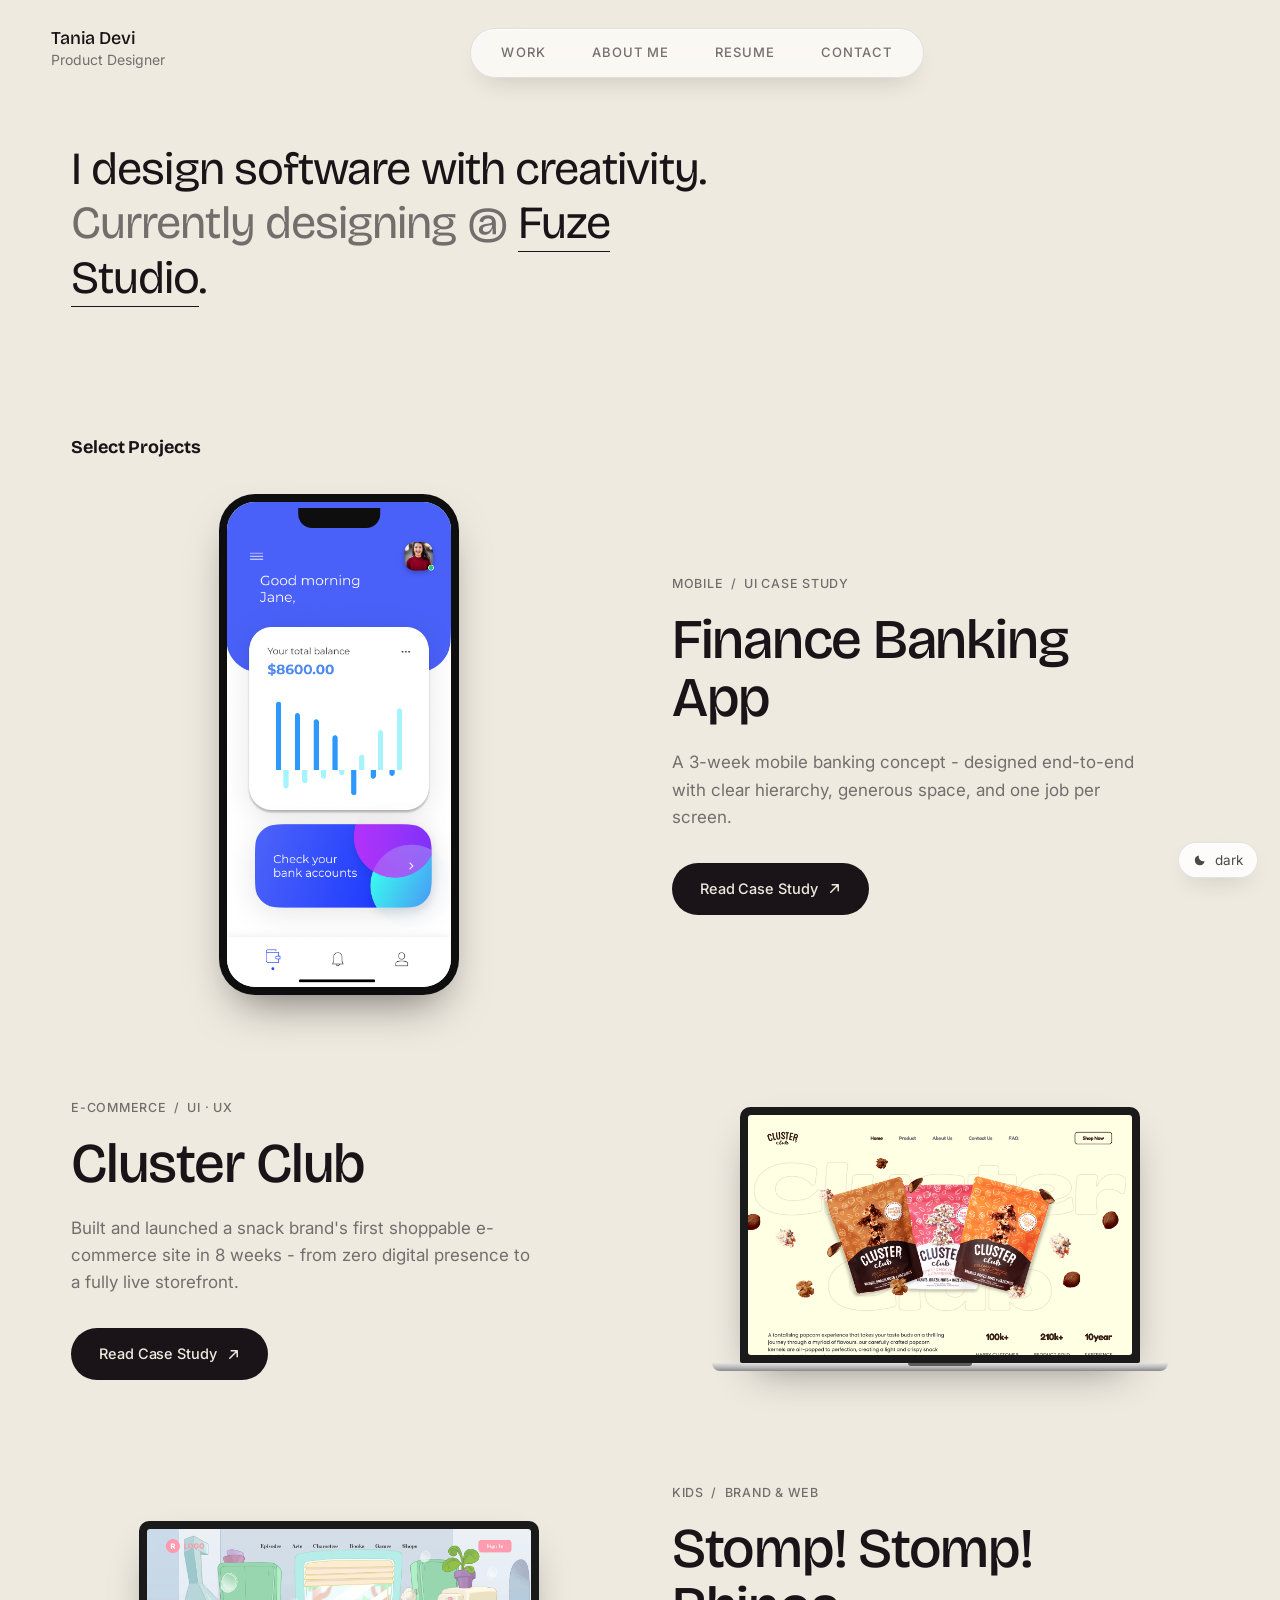
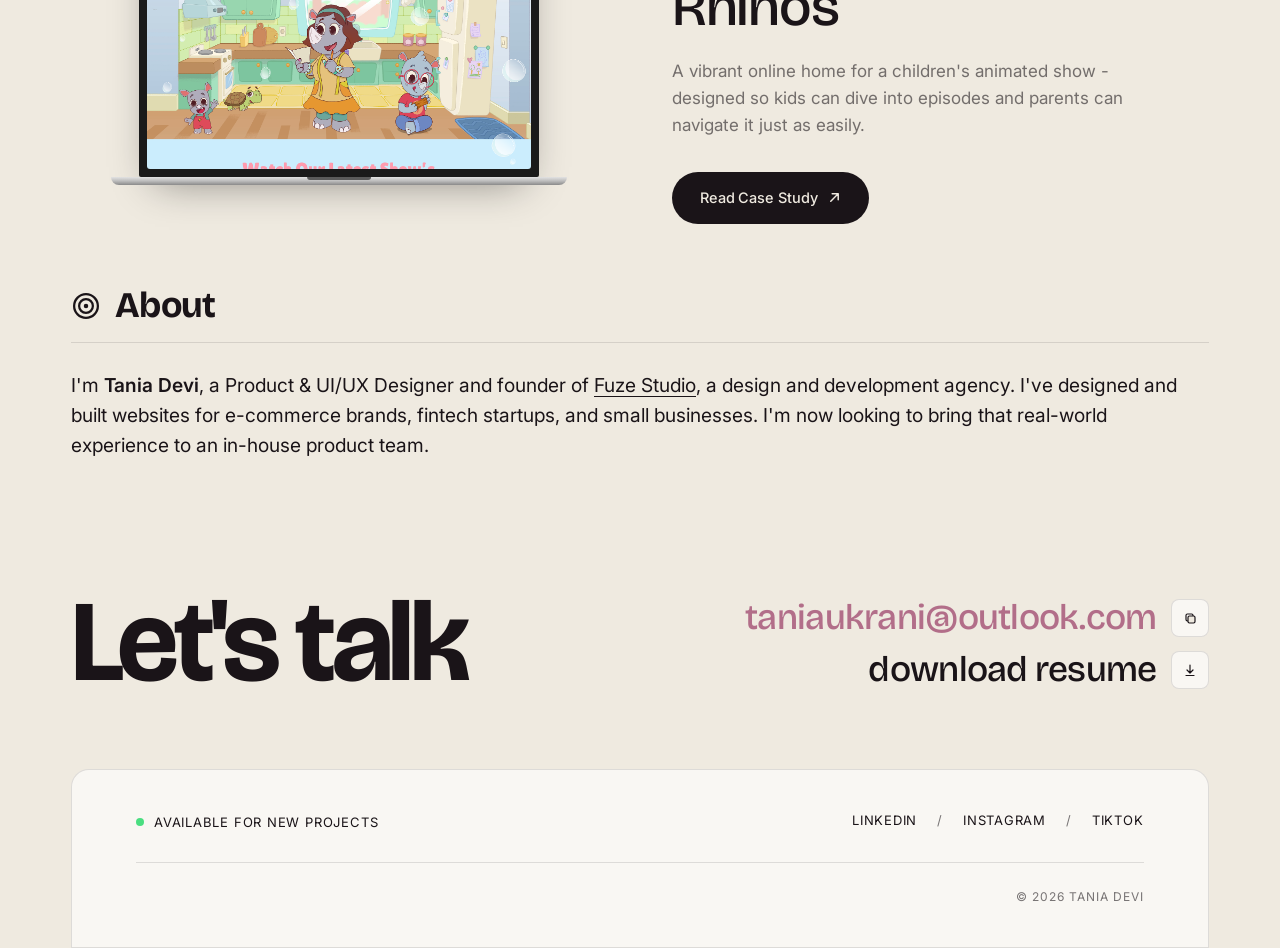
==== project/Portfolio Simple.html @ d92ab853 "Round Contact CTA corners slightly more" ====
<!doctype html>
<html lang="en">
<head>
<meta charset="utf-8" />
<meta name="viewport" content="width=device-width,initial-scale=1" />
<title>Tania Devi - Product Designer</title>
<meta name="description" content="A personal portfolio. Selected work and contact." />

<link rel="preconnect" href="https://fonts.googleapis.com" />
<link rel="preconnect" href="https://fonts.gstatic.com" crossorigin />
<link href="https://fonts.googleapis.com/css2?family=Bricolage+Grotesque:opsz,wght@12..96,300;12..96,400;12..96,500;12..96,600&family=Inter:wght@300;400;500&family=JetBrains+Mono:wght@400&display=swap" rel="stylesheet" />

<style>
  :root{
    --bg:#0E2625;        /* deep teal */
    --ink:#EFEAE0;
    --mute:rgba(239,234,224,.58);
    --line:rgba(239,234,224,.14);
    --line-soft:rgba(239,234,224,.07);
    --highlight:#B26E89;
    --surface:rgba(255,255,255,.06);
    /* project card palette */
    --c1:#5B5FA1;  /* indigo */
    --c2:#2D7960;  /* teal-green */
    --c3:#4A82A8;  /* steel blue */
    --c4:#8A5A77;  /* plum */
    --c5:#C9824B;  /* terracotta */
    --c6:#7E8A6A;  /* sage */
    --c7:#7B3F1A;  /* cluster brown */
    --c-ink:#FBF6EE;
    --display:'Bricolage Grotesque','Inter',ui-sans-serif,sans-serif;
    --body:'Inter',ui-sans-serif,sans-serif;
    --mono:'JetBrains Mono',ui-monospace,Menlo,monospace;
  }
  html[data-theme="light"]{
    --bg:#EFEAE0;
    --ink:#1A1418;
    --mute:rgba(26,20,24,.58);
    --line:rgba(26,20,24,.12);
    --line-soft:rgba(26,20,24,.06);
    --surface:rgba(255,255,255,.6);
  }
  *,*::before,*::after{box-sizing:border-box}
  html,body{margin:0;padding:0;color:var(--ink);
    font-family:var(--body);font-size:17px;line-height:1.65;
    -webkit-font-smoothing:antialiased;-moz-osx-font-smoothing:grayscale;
    text-rendering:optimizeLegibility;
    transition:color .35s ease;}
  body{
    min-height:100vh;background:var(--bg);
    transition:background .35s ease;
  }
  html{scroll-behavior:smooth}
  ::selection{background:var(--ink);color:var(--bg)}

  .col{max-width:1240px;margin:0 auto;padding:0 clamp(20px,4vw,56px)}

  section.break{
    margin-left:0;margin-right:0;
    width:auto;max-width:none;
    position:static;left:auto;transform:none;
  }

  /* ── About block */
  .about-block{padding:64px 0}
  .about-head{display:flex;align-items:center;gap:14px;margin-bottom:18px}
  .about-icon{width:30px;height:30px;color:var(--ink);flex-shrink:0}
  .about-title{font-family:var(--display);font-weight:700;
    font-size:clamp(28px,3.4vw,36px);letter-spacing:-.02em;line-height:1;
    margin:0;color:var(--ink)}
  .about-rule{height:1px;background:var(--line);margin:0 0 28px}
  .about-body{margin:0;font-size:clamp(17px,1.5vw,20px);line-height:1.55;
    color:var(--ink);max-width:none;font-weight:400}
  .about-body b{font-weight:600;color:var(--ink)}
  .about-body .u{color:inherit;text-decoration:underline;
    text-underline-offset:4px;text-decoration-thickness:1px;
    transition:opacity .2s}
  .about-body .u:hover{opacity:.7}
  @media (max-width:560px){
    .about-block{padding:48px 0}
    .about-icon{width:24px;height:24px}
  }

  /* ── header */
  header.top{padding:28px clamp(20px,4vw,56px) 0}
  .head{display:flex;justify-content:space-between;align-items:flex-start;
    gap:24px;flex-wrap:wrap;max-width:1240px;margin:0 auto}
  .head-left{display:flex;align-items:center;gap:14px;min-width:0}
  .head-id{display:flex;flex-direction:column;line-height:1.2;min-width:0}
  .head-id .nm{font-family:var(--display);font-weight:500;font-size:18px;
    letter-spacing:-.01em;color:var(--ink);text-decoration:none;
    white-space:nowrap;overflow:hidden;text-overflow:ellipsis}
  .head-id .rl{font-family:var(--body);font-size:14px;color:var(--mute);
    margin-top:2px}
  .head-center{display:flex;justify-content:center;flex:1}
  .head-right{display:flex;justify-content:flex-end}
  @media (max-width:900px){
    .head{flex-wrap:wrap}
    .head-center{order:3;flex-basis:100%}
  }
  @media (max-width:560px){
    .head-id .rl{display:none}
  }

  .live{display:flex;flex-direction:column;align-items:flex-end;
    font-family:var(--mono);font-size:13px;color:var(--mute);
    line-height:1.4;text-align:right;white-space:nowrap}
  .live b{font-weight:500;color:var(--ink);margin-top:2px}

  /* ── pill nav */
  .nav-bar{display:inline-flex;align-items:center;gap:2px;
    padding:6px 8px;
    background:rgba(255,255,255,.05);
    backdrop-filter:blur(24px) saturate(160%);
    -webkit-backdrop-filter:blur(24px) saturate(160%);
    border:1px solid rgba(255,255,255,.14);
    border-radius:999px;
    box-shadow:0 1px 0 rgba(255,255,255,.10) inset,
               0 14px 30px -14px rgba(0,0,0,.55)}
  html[data-theme="light"] .nav-bar{
    background:rgba(255,255,255,.65);
    border:1px solid rgba(0,0,0,.10);
    box-shadow:0 1px 0 rgba(255,255,255,.7) inset,
               0 12px 26px -12px rgba(0,0,0,.18)}
  .nav-bar a{display:inline-flex;align-items:center;
    height:36px;padding:0 22px;border-radius:999px;
    color:color-mix(in oklab,var(--ink) 60%,transparent);
    text-decoration:none;
    font-family:var(--body);font-size:13px;font-weight:500;
    letter-spacing:.08em;text-transform:uppercase;
    transition:background .2s,color .2s}
  .nav-bar a:hover,.nav-bar a.active{
    background:color-mix(in oklab,var(--ink) 10%,transparent);
    color:var(--ink)}
  @media (max-width:900px){
    .nav-bar a{padding:0 16px;font-size:12px;letter-spacing:.06em;height:34px}
  }

  /* ── hamburger toggle (mobile only) */
  .nav-toggle{display:none;appearance:none;border:0;cursor:pointer;
    width:44px;height:44px;border-radius:999px;padding:0;
    background:rgba(255,255,255,.05);
    backdrop-filter:blur(24px) saturate(160%);
    -webkit-backdrop-filter:blur(24px) saturate(160%);
    border:1px solid rgba(255,255,255,.14);
    box-shadow:0 1px 0 rgba(255,255,255,.10) inset,
               0 14px 30px -14px rgba(0,0,0,.55);
    align-items:center;justify-content:center;color:var(--ink);
    transition:background .2s}
  html[data-theme="light"] .nav-toggle{
    background:rgba(255,255,255,.65);
    border:1px solid rgba(0,0,0,.10);
    box-shadow:0 1px 0 rgba(255,255,255,.7) inset,
               0 12px 26px -12px rgba(0,0,0,.18)}
  .nav-toggle .bars{position:relative;width:18px;height:14px;display:block}
  .nav-toggle .bars span{position:absolute;left:0;right:0;height:1.6px;
    background:currentColor;border-radius:2px;
    transition:transform .3s cubic-bezier(.2,.7,.2,1),
               top .3s cubic-bezier(.2,.7,.2,1),
               opacity .2s}
  .nav-toggle .bars span:nth-child(1){top:0}
  .nav-toggle .bars span:nth-child(2){top:6.2px}
  .nav-toggle .bars span:nth-child(3){top:12.4px}
  .nav-toggle[aria-expanded="true"] .bars span:nth-child(1){
    top:6.2px;transform:rotate(45deg)}
  .nav-toggle[aria-expanded="true"] .bars span:nth-child(2){opacity:0}
  .nav-toggle[aria-expanded="true"] .bars span:nth-child(3){
    top:6.2px;transform:rotate(-45deg)}
  @media (max-width:640px){
    .nav-bar{display:none}
    .nav-toggle{display:inline-flex;position:relative;z-index:60}
    .head-center{justify-content:flex-end;order:initial;flex-basis:auto}
    html .nav-bar.is-open,
    html[data-theme="light"] .nav-bar.is-open,
    html[data-theme="dark"] .nav-bar.is-open{
      display:flex;flex-direction:column;
      align-items:flex-start;justify-content:flex-start;
      position:fixed;inset:0;
      padding:110px clamp(24px,6vw,56px) 80px;margin:0;
      background:var(--ink);
      border:0;border-radius:0;
      box-shadow:none;
      backdrop-filter:none;-webkit-backdrop-filter:none;
      z-index:50;gap:24px;
      animation:overlay-in .4s cubic-bezier(.2,.7,.2,1) both}
    .nav-bar.is-open a{
      height:auto;padding:0;
      font-family:var(--display);font-weight:500;
      font-size:clamp(32px,9vw,48px);
      letter-spacing:-.02em;text-transform:none;
      color:var(--bg);
      border-radius:0;background:transparent;
      opacity:0;transform:translateY(14px);
      animation:overlay-item .55s cubic-bezier(.2,.7,.2,1) both}
    .nav-bar.is-open a:nth-child(1){animation-delay:.08s}
    .nav-bar.is-open a:nth-child(2){animation-delay:.16s}
    .nav-bar.is-open a:nth-child(3){animation-delay:.24s}
    .nav-bar.is-open a:nth-child(4){
      margin-top:8px;
      padding:14px 28px;
      background:var(--bg);color:var(--ink);
      border-radius:24px;
      font-family:var(--body);font-weight:500;
      font-size:clamp(14px,4vw,16px);
      letter-spacing:.04em;text-transform:uppercase;
      transition:transform .25s cubic-bezier(.2,.7,.2,1),
                 box-shadow .25s cubic-bezier(.2,.7,.2,1);
      animation-delay:.32s}
    .nav-bar.is-open a:nth-child(4):hover,
    .nav-bar.is-open a:nth-child(4):active{
      background:var(--bg);color:var(--ink);opacity:1;
      transform:translateY(-2px);
      box-shadow:0 12px 28px -12px rgba(0,0,0,.45)}
    .nav-bar.is-open a:hover,.nav-bar.is-open a.active{
      background:transparent;color:var(--bg);opacity:.6}
    .nav-toggle[aria-expanded="true"]{color:var(--bg)}
  }
  @keyframes overlay-in{
    from{opacity:0}
    to{opacity:1}
  }
  @keyframes overlay-item{
    from{opacity:0;transform:translateY(14px)}
    to{opacity:1;transform:none}
  }

  /* ── floating theme toggle */
  .theme-side{position:fixed;bottom:22px;right:22px;z-index:40;
    appearance:none;height:36px;padding:0 14px;border-radius:999px;
    background:rgba(255,255,255,.07);
    backdrop-filter:blur(20px) saturate(150%);
    -webkit-backdrop-filter:blur(20px) saturate(150%);
    border:1px solid rgba(255,255,255,.16);
    box-shadow:0 1px 0 rgba(255,255,255,.12) inset,
               0 12px 28px -12px rgba(0,0,0,.55);
    color:color-mix(in oklab,var(--ink) 78%,transparent);
    font-family:var(--body);font-size:13.5px;cursor:pointer;
    display:inline-flex;align-items:center;gap:8px;
    transition:color .2s,background .2s,transform .2s}
  html[data-theme="light"] .theme-side{
    background:rgba(255,255,255,.85);
    border:1px solid rgba(0,0,0,.10);
    box-shadow:0 1px 0 rgba(255,255,255,.7) inset,
               0 10px 24px -10px rgba(0,0,0,.18)}
  .theme-side:hover{color:var(--ink);
    background:color-mix(in oklab,var(--ink) 8%,rgba(255,255,255,.08))}
  .theme-side svg{width:14px;height:14px;display:block}
  @media (max-width:560px){
    .theme-side{bottom:16px;right:16px;height:32px;padding:0 12px;font-size:13px}
  }

  hr{border:0;height:1px;background:var(--line);margin:36px 0}

  /* ── hero */
  .hero{padding:64px 0}
  .hero h1{font-family:var(--display);font-weight:400;
    font-size:clamp(32px,5.6vw,46px);line-height:1.18;letter-spacing:-.02em;
    margin:0;max-width:22ch;color:var(--ink);text-wrap:pretty}
  .hero h1 a{color:var(--ink);text-decoration:none;
    background-image:linear-gradient(currentColor,currentColor);
    background-repeat:no-repeat;background-position:0 100%;background-size:100% 1px;
    padding-bottom:2px;transition:background-size .4s}
  .hero h1 a:hover{background-size:100% 2px}
  .hero h1 .mute{color:var(--mute)}

  /* ── section heads */
  h2{font-family:var(--display);font-weight:700;font-size:18px;letter-spacing:-.005em;
    margin:0 0 18px;color:var(--ink)}
  h2 .count{font-family:var(--mono);font-size:11px;color:var(--mute);
    letter-spacing:.04em;text-transform:uppercase;font-weight:400;margin-left:8px;
    vertical-align:1px}

  section{padding:64px 0}
  .hero{padding:64px 0}
  .about-block{padding:64px 0}

  /* ── item rows */
  .items{display:flex;flex-direction:column;gap:0;
    border-top:1px solid var(--line)}
  .item{display:block;text-decoration:none;color:inherit;
    padding:18px 0;border-bottom:1px solid var(--line);
    display:grid;grid-template-columns:1fr auto;gap:6px 18px;align-items:baseline;
    transition:padding-left .4s cubic-bezier(.2,.7,.2,1)}
  .item:hover{padding-left:8px}
  .item .cat{grid-column:1;font-family:var(--mono);font-size:11px;letter-spacing:.06em;
    text-transform:uppercase;color:var(--mute);grid-row:1}
  .item .yr{grid-column:2;font-family:var(--mono);font-size:11px;letter-spacing:.04em;
    color:var(--mute);grid-row:1;text-align:right;font-variant-numeric:tabular-nums}
  .item .t{grid-column:1/-1;grid-row:2;font-family:var(--display);font-weight:400;
    font-size:21px;line-height:1.3;letter-spacing:-.01em;color:var(--ink)}
  .item .d{grid-column:1/-1;grid-row:3;font-size:14.5px;color:var(--mute);
    line-height:1.55;max-width:54ch;margin-top:2px}
  .item .arr{grid-column:2;grid-row:2;color:var(--mute);transition:transform .3s,color .3s;
    font-size:18px;align-self:center}
  .item:hover .arr{transform:translate(4px,-2px);color:var(--ink)}

  /* ── project case-study cards */
  .cards{display:grid;grid-template-columns:repeat(3,minmax(0,1fr));gap:20px;margin-top:8px}
  @media (max-width:1000px){.cards{grid-template-columns:repeat(2,1fr)}}
  @media (max-width:640px){.cards{grid-template-columns:1fr}}

  /* ── project rows (alternating) */
  .proj-list{display:grid;gap:clamp(56px,8vw,120px);margin-top:32px}
  .proj{display:grid;grid-template-columns:1fr 1fr;
    gap:clamp(32px,5vw,72px);align-items:center}
  .proj:nth-child(even) .proj-media{order:2}
  .proj-media{position:relative;
    display:flex;align-items:center;justify-content:center;
    min-height:280px}
  .proj-media > img{position:relative;width:100%;max-width:400px;height:auto;
    display:block;border-radius:10px;
    box-shadow:0 24px 50px -20px rgba(0,0,0,.45)}

  /* laptop mockup frame */
  .device-laptop{position:relative;width:100%;max-width:400px}
  .device-laptop .screen{background:#1a1a1a;padding:8px 8px 8px;
    border-radius:10px 10px 2px 2px;
    box-shadow:0 20px 40px -16px rgba(0,0,0,.45)}
  .device-laptop .screen img{display:block;width:100%;
    aspect-ratio:16/10;object-fit:cover;object-position:top;
    border-radius:3px}
  .device-laptop .base{height:8px;margin:0 -28px;
    background:linear-gradient(180deg,#e2e2e2 0%,#bcbcbc 50%,#8a8a8a 100%);
    border-radius:0 0 10px 10px;position:relative}
  .device-laptop .base::after{content:"";position:absolute;
    left:50%;top:0;transform:translateX(-50%);
    width:14%;height:3px;background:#5a5a5a;
    border-radius:0 0 6px 6px}

  /* phone mockup frame */
  .device-phone{position:relative;width:100%;max-width:240px;
    padding:8px;background:#0e0e0e;border-radius:36px;
    box-shadow:0 22px 44px -16px rgba(0,0,0,.5)}
  .device-phone::before{content:"";position:absolute;
    top:14px;left:50%;transform:translateX(-50%);
    width:34%;height:20px;background:#0e0e0e;
    border-radius:0 0 14px 14px;z-index:2}
  .device-phone .screen{position:relative;overflow:hidden;
    aspect-ratio:9/19.5;background:#fff;border-radius:28px}
  .device-phone .screen img{display:block;width:100%;height:100%;
    object-fit:cover;object-position:top}
  /* interactive prototype stack - slide-up transition */
  .device-phone[data-proto]{cursor:pointer}
  .device-phone .proto-img{position:absolute;inset:0;
    width:100%;height:100%;object-fit:cover;object-position:top;
    opacity:0;transform:translateY(28%) scale(.97);
    transition:opacity .65s cubic-bezier(.2,.7,.2,1),
               transform .65s cubic-bezier(.2,.7,.2,1)}
  .device-phone .proto-img.is-active{
    opacity:1;transform:translateY(0) scale(1);z-index:1}
  .device-phone .proto-img.is-leaving{
    opacity:0;transform:translateY(-18%) scale(.98);z-index:2}
  .proto-dots{position:absolute;left:0;right:0;bottom:14px;
    display:flex;justify-content:center;gap:6px;z-index:3}
  .proto-dot{width:5px;height:5px;border-radius:50%;
    background:rgba(255,255,255,.4);
    transition:background .25s,width .25s}
  .proto-dot.is-active{background:#fff;width:16px;border-radius:3px}
  .proj-content{display:flex;flex-direction:column;align-items:flex-start}
  .proj-content .eye{font-family:var(--body);font-weight:500;font-size:12.5px;
    letter-spacing:.06em;text-transform:uppercase;color:var(--mute);
    margin-bottom:16px}
  .proj-content h3{font-family:var(--display);font-weight:500;
    font-size:clamp(34px,4.4vw,56px);letter-spacing:-.022em;line-height:1.04;
    color:var(--ink);margin:0 0 22px;max-width:14ch}
  .proj-content p{font-size:clamp(15px,1.4vw,17px);line-height:1.6;
    color:var(--mute);max-width:42ch;margin:0 0 32px}
  .proj-cta{display:inline-flex;align-items:center;gap:10px;
    padding:14px 28px;background:var(--ink);color:var(--bg);
    border-radius:999px;text-decoration:none;
    font-family:var(--body);font-size:14.5px;font-weight:500;letter-spacing:-.005em;
    transition:transform .25s cubic-bezier(.2,.7,.2,1),
               box-shadow .25s cubic-bezier(.2,.7,.2,1)}
  .proj-cta:hover{transform:translateY(-2px);
    box-shadow:0 14px 30px -12px color-mix(in oklab, var(--ink) 50%, transparent)}
  .proj-cta svg{width:13px;height:13px}
  @media (max-width:860px){
    .proj{grid-template-columns:1fr;gap:28px}
    .proj:nth-child(even) .proj-media{order:0}
    .proj-media{min-height:240px}
  }
  .card{position:relative;display:flex;flex-direction:column;text-decoration:none;
    color:var(--c-ink);border-radius:18px;padding:28px 28px 0;overflow:hidden;
    background:var(--card-c,var(--c1));min-height:430px;
    transition:transform .45s cubic-bezier(.2,.7,.2,1),box-shadow .45s;
    box-shadow:0 1px 0 rgba(255,255,255,.16) inset,0 14px 36px -22px rgba(0,0,0,.55)}
  .card:hover{transform:translateY(-4px);
    box-shadow:0 1px 0 rgba(255,255,255,.22) inset,0 22px 50px -22px rgba(0,0,0,.65)}
  .card .eye{font-family:var(--body);font-weight:500;font-size:12px;letter-spacing:.04em;
    text-transform:uppercase;color:var(--c-ink);opacity:.78}
  .card .t{font-family:var(--display);font-weight:500;
    font-size:clamp(28px,2.8vw,38px);line-height:1.04;letter-spacing:-.018em;
    margin:10px 0 0;max-width:11ch}
  .card .arr{position:absolute;top:22px;right:22px;width:38px;height:38px;
    border-radius:9px;background:rgba(255,255,255,.16);
    display:flex;align-items:center;justify-content:center;color:var(--c-ink);
    font-size:16px;transition:background .25s,transform .35s cubic-bezier(.2,.7,.2,1)}
  .card:hover .arr{background:rgba(255,255,255,.28);transform:translate(2px,-2px)}
  .card .copy{display:none}
  .card .frame{margin:auto -8px -2px;width:calc(100% + 16px);
    background:#fff;border-radius:10px 10px 0 0;overflow:hidden;
    box-shadow:0 -10px 28px rgba(0,0,0,.18)}
  .card .chrome{height:28px;display:flex;align-items:center;gap:5px;
    padding:0 12px;background:#F2EFEA;border-bottom:1px solid rgba(0,0,0,.06)}
  .card .chrome i{width:9px;height:9px;border-radius:50%;display:block}
  .card .d1{background:#FF5F57}
  .card .d2{background:#FEBC2E}
  .card .d3{background:#28C840}
  .card .shot{height:250px;position:relative;
    background:#FAF8F3;
    background-image:repeating-linear-gradient(45deg,transparent 0 12px,rgba(0,0,0,.045) 12px 13px);
    overflow:hidden}
  .card .shot img{width:100%;height:100%;object-fit:cover;object-position:top;display:block}
  @media (max-width:640px){
    .card{min-height:auto;padding:24px 22px 0}
    .card .arr{top:18px;right:18px;width:34px;height:34px}
    .card .frame{margin:28px -8px -2px}
  }

  /* ── contact */
  section.talk-full{padding:64px 0 0}
  .talk-row{display:grid;grid-template-columns:1fr 1fr;gap:clamp(40px,8vw,140px);
    align-items:start}
  .talk-big{font-family:var(--display);font-weight:700;
    font-size:clamp(56px,9vw,120px);line-height:.95;letter-spacing:-.04em;
    margin:0;color:var(--ink)}
  .talk-right{display:flex;flex-direction:column;gap:14px;align-self:end;
    padding-bottom:8px}
  .talk-line{display:flex;align-items:center;justify-content:flex-end;gap:14px;position:relative}
  .talk-line .lnk{font-family:var(--display);font-weight:500;
    font-size:clamp(22px,2.8vw,42px);line-height:1.05;letter-spacing:-.02em;
    text-decoration:none;color:var(--ink);transition:opacity .2s}
  .talk-line .lnk.email{color:var(--highlight)}
  .talk-line .lnk:hover{opacity:.7}
  .talk-line .icon-btn{width:38px;height:38px;border-radius:8px;
    background:var(--surface);border:1px solid var(--line);
    display:inline-flex;align-items:center;justify-content:center;
    color:var(--ink);text-decoration:none;flex-shrink:0;
    transition:background .2s,color .2s}
  .talk-line .icon-btn:hover{background:color-mix(in oklab,var(--ink) 10%,transparent)}
  .talk-line .icon-btn svg{width:14px;height:14px}
  .copied{position:absolute;right:0;top:calc(100% + 4px);
    font-family:var(--mono);font-size:11px;letter-spacing:.04em;
    color:#3aa56b;opacity:0;pointer-events:none;
    transition:opacity .25s}
  .copied.on{opacity:1}
  @media (max-width:760px){
    .talk-row{grid-template-columns:1fr}
    .talk-right{align-self:start;padding-bottom:0}
  }

  /* ── footer panel */
  .foot-panel{
    margin-top:clamp(40px,6vw,72px);
    padding:clamp(28px,4vw,40px) clamp(28px,5vw,72px);
    border:1px solid var(--line);border-radius:18px 18px 0 0;
    background:var(--surface)}
  .foot-grid{display:flex;justify-content:space-between;align-items:center;gap:24px;flex-wrap:wrap}
  .foot-grid .l{font-family:var(--body);font-size:13px;
    letter-spacing:.06em;text-transform:uppercase;color:var(--ink);
    display:flex;align-items:center;gap:10px}
  .foot-grid .dot{width:8px;height:8px;border-radius:50%;background:#4ade80;
    box-shadow:0 0 0 0 rgba(74,222,128,.6);
    animation:status-pulse 2.2s cubic-bezier(.4,0,.2,1) infinite}
  @keyframes status-pulse{
    0%{box-shadow:0 0 0 0 rgba(74,222,128,.6)}
    70%{box-shadow:0 0 0 10px rgba(74,222,128,0)}
    100%{box-shadow:0 0 0 0 rgba(74,222,128,0)}
  }
  .foot-grid .r{font-family:var(--body);font-size:13px;
    letter-spacing:.06em;text-transform:uppercase;color:var(--ink);
    display:flex;gap:20px}
  .foot-grid .r a{color:inherit;text-decoration:none;transition:opacity .2s}
  .foot-grid .r a:hover{opacity:.6}
  .foot-grid .r .sep{color:var(--mute)}
  .foot-rule{height:1px;background:var(--line);margin:28px 0 24px}
  .foot-meta{display:flex;justify-content:flex-end;
    font-family:var(--body);font-size:12px;
    letter-spacing:.08em;text-transform:uppercase;color:var(--mute)}
  @media (max-width:760px){
    .foot-grid{justify-content:flex-start}
    .foot-meta{justify-content:flex-start}
  }

  /* animated underline sweep on footer social links */
  .foot-grid .r a{position:relative;padding-bottom:3px;background-image:linear-gradient(currentColor,currentColor);
    background-repeat:no-repeat;background-position:0 100%;background-size:0 1px;
    transition:background-size .35s cubic-bezier(.2,.7,.2,1),opacity .2s}
  .foot-grid .r a:hover{background-size:100% 1px;opacity:1}

  /* ── small screens */
  @media (max-width:520px){
    .col{padding:0 22px}
    .hero{padding:48px 0}
    .live{text-align:left}
  }

  /* ────────── reveal / scroll animations ────────── */
  .r{opacity:0;transform:translateY(14px);
    transition:opacity .9s cubic-bezier(.2,.7,.2,1),transform .9s cubic-bezier(.2,.7,.2,1);
    will-change:opacity,transform}
  .r.in{opacity:1;transform:none}

  .r-stagger.in > .r{opacity:1;transform:none}
  .r-stagger.in > .r:nth-child(1){transition-delay:0ms}
  .r-stagger.in > .r:nth-child(2){transition-delay:80ms}
  .r-stagger.in > .r:nth-child(3){transition-delay:160ms}
  .r-stagger.in > .r:nth-child(4){transition-delay:240ms}
  .r-stagger.in > .r:nth-child(5){transition-delay:320ms}
  .r-stagger.in > .r:nth-child(6){transition-delay:400ms}

  /* card screenshot subtle scale + frame settle on hover */
  .card .frame{transition:transform .6s cubic-bezier(.2,.7,.2,1)}
  .card:hover .frame{transform:translateY(-4px)}
  .card .shot{transition:transform 1.1s cubic-bezier(.2,.7,.2,1)}
  .card:hover .shot{transform:scale(1.025)}

  /* nav slide-in on load */
  .nav-in{opacity:0;transform:translateY(-6px);
    transition:opacity .8s ease,transform .8s cubic-bezier(.2,.7,.2,1)}
  .nav-in.in{opacity:1;transform:none}

  /* hero word-by-word reveal */
  .h-word{display:inline-block;opacity:0;transform:translateY(.4em);
    transition:opacity .7s ease,transform .7s cubic-bezier(.2,.7,.2,1)}
  .h-word.in{opacity:1;transform:none}

  /* arrow chip nudge on first reveal */
  .card.in .arr{animation:arr-pulse .9s cubic-bezier(.2,.7,.2,1) .25s 1}
  @keyframes arr-pulse{
    0%{transform:translate(0,0) scale(.92);opacity:.4}
    60%{transform:translate(3px,-3px) scale(1);opacity:1}
    100%{transform:translate(0,0) scale(1);opacity:1}
  }

  .item{transition:padding-left .4s cubic-bezier(.2,.7,.2,1),background-color .3s}
  .item:hover{background:color-mix(in oklab,var(--ink) 4%,transparent)}

  /* respect reduced motion */
  @media (prefers-reduced-motion: reduce){
    .r,.h-word,.nav-in,.card .shot,.card .frame{
      transition:none !important;animation:none !important;
      transform:none !important;opacity:1 !important}
  }
</style>
</head>

<body>

<header class="top">
  <div class="head nav-in">
    <div class="head-left">
      <div class="head-id">
        <a class="nm" href="#top" id="top">Tania Devi</a>
        <span class="rl">Product Designer</span>
      </div>
    </div>

    <div class="head-center">
      <button class="nav-toggle" id="navToggle" type="button"
              aria-expanded="false" aria-controls="primaryNav" aria-label="Menu">
        <span class="bars"><span></span><span></span><span></span></span>
      </button>
      <nav class="nav-bar" id="primaryNav" aria-label="Primary">
        <a href="#work">Work</a>
        <a href="#about">About me</a>
        <a href="../Tania_Devi_Resume.pdf" target="_blank" rel="noopener">Resume</a>
        <a href="#contact">Contact</a>
      </nav>
    </div>

    <div class="head-right">
    </div>
  </div>
</header>

<button class="theme-side" id="themeBtn" aria-label="Toggle theme">
  <svg id="themeIcon" viewBox="0 0 16 16" fill="none" aria-hidden="true"></svg>
  <span id="themeLabel">dark</span>
</button>

<div class="col">

  <!-- ── Hero ─────────────────────────────────────────────────────────────── -->
  <section class="hero">
    <h1>
      I design software with creativity.
      <span class="mute">Currently designing @</span>
      <a href="https://fuzestudio.co" target="_blank" rel="noopener">Fuze Studio</a>.
    </h1>
  </section>

  <!-- ── Selected Projects ────────────────────────────────────────────────── -->
  <section id="work" class="break" style="padding:64px 0 0">
    <h2>Select Projects</h2>

    <div class="proj-list">

      <div class="proj r" style="--brand:#4756FF">
        <div class="proj-media">
          <div class="device-phone" data-proto>
            <div class="screen">
              <img class="proto-img is-active" src="projects/finance-app/01-account.png" alt="Finance Banking App bank account" />
              <img class="proto-img" src="projects/finance-app/02-transactions.png" alt="Finance Banking App transactions" />
              <img class="proto-img" src="projects/finance-app/03-track.png" alt="Finance Banking App track expenses" />
              <div class="proto-dots">
                <span class="proto-dot is-active"></span>
                <span class="proto-dot"></span>
                <span class="proto-dot"></span>
              </div>
            </div>
          </div>
        </div>
        <div class="proj-content">
          <div class="eye">Mobile &nbsp;/&nbsp; UI Case Study</div>
          <h3>Finance Banking App</h3>
          <p>A 3-week mobile banking concept - designed end-to-end with clear hierarchy, generous space, and one job per screen.</p>
          <a class="proj-cta" href="projects/Finance Banking App.html">
            Read Case Study
            <svg viewBox="0 0 14 14" fill="none" aria-hidden="true">
              <path d="M3 11L11 3M11 3H4.5M11 3V9.5" stroke="currentColor" stroke-width="1.6" stroke-linecap="round" stroke-linejoin="round"/>
            </svg>
          </a>
        </div>
      </div>

      <div class="proj r" style="--brand:#7B3F1A">
        <div class="proj-media">
          <div class="device-laptop">
            <div class="screen">
              <img src="projects/cluster-club/01-home.png" alt="Cluster Club homepage" />
            </div>
            <div class="base"></div>
          </div>
        </div>
        <div class="proj-content">
          <div class="eye">E-commerce &nbsp;/&nbsp; UI · UX</div>
          <h3>Cluster Club</h3>
          <p>Built and launched a snack brand's first shoppable e-commerce site in 8 weeks - from zero digital presence to a fully live storefront.</p>
          <a class="proj-cta" href="projects/Cluster Club.html">
            Read Case Study
            <svg viewBox="0 0 14 14" fill="none" aria-hidden="true">
              <path d="M3 11L11 3M11 3H4.5M11 3V9.5" stroke="currentColor" stroke-width="1.6" stroke-linecap="round" stroke-linejoin="round"/>
            </svg>
          </a>
        </div>
      </div>

      <div class="proj r" style="--brand:#EA6C94">
        <div class="proj-media">
          <div class="device-laptop">
            <div class="screen">
              <img src="projects/kids-show/01-hero.png" alt="Stomp Stomp Rhinos kids show website" />
            </div>
            <div class="base"></div>
          </div>
        </div>
        <div class="proj-content">
          <div class="eye">Kids &nbsp;/&nbsp; Brand &amp; Web</div>
          <h3>Stomp! Stomp! Rhinos</h3>
          <p>A vibrant online home for a children's animated show - designed so kids can dive into episodes and parents can navigate it just as easily.</p>
          <a class="proj-cta" href="projects/Stomp Stomp Rhinos.html">
            Read Case Study
            <svg viewBox="0 0 14 14" fill="none" aria-hidden="true">
              <path d="M3 11L11 3M11 3H4.5M11 3V9.5" stroke="currentColor" stroke-width="1.6" stroke-linecap="round" stroke-linejoin="round"/>
            </svg>
          </a>
        </div>
      </div>

    </div>
  </section>

  <!-- ── About ────────────────────────────────────────────────────────────── -->
  <section id="about" class="break about-block">
    <div class="about-head">
      <svg class="about-icon" viewBox="0 0 24 24" fill="none" aria-hidden="true">
        <circle cx="12" cy="12" r="9.5" stroke="currentColor" stroke-width="1.8"/>
        <circle cx="12" cy="12" r="5.5" stroke="currentColor" stroke-width="1.8"/>
        <circle cx="12" cy="12" r="1.8" fill="currentColor"/>
      </svg>
      <h2 class="about-title">About</h2>
    </div>
    <div class="about-rule"></div>
    <p class="about-body">I'm <b>Tania Devi</b>, a Product &amp; UI/UX Designer and founder of <a class="u" href="https://fuzestudio.co" target="_blank" rel="noopener">Fuze Studio</a>, a design and development agency. I've designed and built websites for e-commerce brands, fintech startups, and small businesses. I'm now looking to bring that real-world experience to an in-house product team.</p>
  </section>

  <!-- ── Contact ──────────────────────────────────────────────────────────── -->
  <section id="contact" class="talk-full">
    <div class="talk-row">
      <h2 class="talk-big">Let's talk</h2>
      <div class="talk-right">
        <div class="talk-line">
          <a class="lnk email" href="mailto:taniaukrani@outlook.com" id="emailBtn">taniaukrani@outlook.com</a>
          <button class="icon-btn" id="emailBtn2" aria-label="Copy email">
            <svg viewBox="0 0 14 14" fill="none"><rect x="3" y="3" width="7" height="7" rx="1.4" stroke="currentColor" stroke-width="1.2"/><rect x="5" y="5" width="7" height="7" rx="1.4" stroke="currentColor" stroke-width="1.2" fill="var(--bg)"/></svg>
          </button>
          <span class="copied" id="copied">copied</span>
        </div>
        <div class="talk-line">
          <a class="lnk" href="../Tania_Devi_Resume.pdf" target="_blank" rel="noopener">download resume</a>
          <a class="icon-btn" href="../Tania_Devi_Resume.pdf" target="_blank" rel="noopener" aria-label="Download résumé">
            <svg viewBox="0 0 14 14" fill="none"><path d="M7 2v8M4 7l3 3 3-3M3 12.5h8" stroke="currentColor" stroke-width="1.2" stroke-linecap="round" stroke-linejoin="round"/></svg>
          </a>
        </div>
      </div>
    </div>

    <div class="foot-panel">
      <div class="foot-grid">
        <div class="l"><span class="dot"></span>Available for new projects</div>
        <div class="r">
          <a href="https://www.linkedin.com/in/taniadevi/" target="_blank" rel="noopener">LinkedIn</a><span class="sep">/</span>
          <a href="https://www.instagram.com/fuzestudio.co/" target="_blank" rel="noopener">Instagram</a><span class="sep">/</span>
          <a href="https://www.tiktok.com/@fuzestudio.co" target="_blank" rel="noopener">TikTok</a>
        </div>
      </div>
      <div class="foot-rule"></div>
      <div class="foot-meta">
        <div>© 2026 Tania Devi</div>
      </div>
    </div>
  </section>

</div><!-- /.col -->

<script>
(function(){
  var html = document.documentElement;
  var btn  = document.getElementById('themeBtn');
  var label = document.getElementById('themeLabel');
  var icon  = document.getElementById('themeIcon');
  var KEY   = 'portfolio-simple-theme';
  var MOON  = '<path d="M13.2 9.4A5.6 5.6 0 0 1 6.6 2.8a5.6 5.6 0 1 0 6.6 6.6Z" fill="currentColor"/>';
  var SUN   = '<circle cx="8" cy="8" r="3.1" fill="currentColor"/>'
            + '<g stroke="currentColor" stroke-width="1.2" stroke-linecap="round">'
            + '<path d="M8 1.6V3"/><path d="M8 13v1.4"/>'
            + '<path d="M1.6 8H3"/><path d="M13 8h1.4"/>'
            + '<path d="M3.4 3.4l1 1"/><path d="M11.6 11.6l1 1"/>'
            + '<path d="M12.6 3.4l-1 1"/><path d="M4.4 11.6l-1 1"/></g>';

  function setTheme(t){
    html.dataset.theme = t;
    if (t === 'dark') { label.textContent = 'light'; icon.innerHTML = SUN; }
    else              { label.textContent = 'dark';  icon.innerHTML = MOON; }
    try { localStorage.setItem(KEY, t); } catch(e){}
  }
  try {
    var saved = localStorage.getItem(KEY);
    setTheme(saved || 'light');
  } catch(e) { setTheme('light'); }

  if (btn) btn.addEventListener('click', function(){
    setTheme(html.dataset.theme === 'dark' ? 'light' : 'dark');
  });

  // copy email
  var emailLink = document.getElementById('emailBtn');
  var copyBtn   = document.getElementById('emailBtn2');
  var copied    = document.getElementById('copied');
  function copyEmail(e){
    e.preventDefault();
    var addr = (emailLink.textContent || '').trim();
    if (navigator.clipboard) {
      navigator.clipboard.writeText(addr).catch(function(){});
    }
    copied.classList.add('on');
    setTimeout(function(){ copied.classList.remove('on'); }, 1500);
  }
  if (emailLink) emailLink.addEventListener('click', copyEmail);
  if (copyBtn)   copyBtn.addEventListener('click', copyEmail);
})();

/* ────────── scroll reveal animations ────────── */
(function(){
  if (window.matchMedia('(prefers-reduced-motion: reduce)').matches) return;

  var selectors = [
    '.hero h1',
    'section > h2',
    'section > p',
    '.about-body',
    '.talk-big',
    '.talk-right',
    '.foot-panel'
  ];
  selectors.forEach(function(sel){
    document.querySelectorAll(sel).forEach(function(el){
      if (!el.classList.contains('r')) el.classList.add('r');
    });
  });

  document.querySelectorAll('.cards').forEach(function(g){
    g.classList.add('r-stagger');
    Array.prototype.slice.call(g.children).forEach(function(c){
      if (!c.classList.contains('r')) c.classList.add('r');
    });
  });

  var io = new IntersectionObserver(function(entries){
    entries.forEach(function(e){
      if (!e.isIntersecting) return;
      e.target.classList.add('in');
      io.unobserve(e.target);
    });
  }, { threshold: 0.1, rootMargin: '0px 0px -5% 0px' });

  document.querySelectorAll('.r').forEach(function(el){
    if (!el.parentElement.classList.contains('r-stagger')) io.observe(el);
  });
  document.querySelectorAll('.r-stagger').forEach(function(el){ io.observe(el); });

  // header slide-in on load
  var head = document.querySelector('.head.nav-in');
  var nav  = document.querySelector('.nav-bar');
  if (nav) nav.classList.add('nav-in');
  requestAnimationFrame(function(){
    setTimeout(function(){
      if (head) head.classList.add('in');
      if (nav)  nav.classList.add('in');
    }, 80);
  });

  // hamburger toggle (mobile)
  var navToggle = document.getElementById('navToggle');
  if (navToggle && nav) {
    var setOpen = function(open){
      navToggle.setAttribute('aria-expanded', open ? 'true' : 'false');
      nav.classList.toggle('is-open', open);
      document.body.style.overflow = open ? 'hidden' : '';
    };
    navToggle.addEventListener('click', function(){
      setOpen(navToggle.getAttribute('aria-expanded') !== 'true');
    });
    nav.querySelectorAll('a').forEach(function(a){
      a.addEventListener('click', function(){ setOpen(false); });
    });
    document.addEventListener('click', function(e){
      if (navToggle.getAttribute('aria-expanded') !== 'true') return;
      if (nav.contains(e.target) || navToggle.contains(e.target)) return;
      setOpen(false);
    });
  }

  // hero word-by-word reveal
  var h1 = document.querySelector('.hero h1');
  if (h1) {
    var nodes = Array.prototype.slice.call(h1.childNodes);
    var frag = document.createDocumentFragment();
    nodes.forEach(function(node){
      if (node.nodeType === 3) {
        node.textContent.split(/(\s+)/).forEach(function(w){
          if (/^\s+$/.test(w)) { frag.appendChild(document.createTextNode(w)); }
          else if (w.length) {
            var s = document.createElement('span');
            s.className = 'h-word'; s.textContent = w;
            frag.appendChild(s);
          }
        });
      } else if (node.nodeType === 1) {
        var inner = node.textContent || '';
        node.textContent = '';
        inner.split(/(\s+)/).forEach(function(w){
          if (/^\s+$/.test(w)) { node.appendChild(document.createTextNode(w)); }
          else if (w.length) {
            var s = document.createElement('span');
            s.className = 'h-word'; s.textContent = w;
            node.appendChild(s);
          }
        });
        frag.appendChild(node);
      }
    });
    h1.innerHTML = '';
    h1.appendChild(frag);
    h1.querySelectorAll('.h-word').forEach(function(w, i){
      w.style.transitionDelay = (180 + i * 55) + 'ms';
      setTimeout(function(){ w.classList.add('in'); }, 60);
    });
  }

  // ── interactive phone prototype: auto-cycle + click to advance
  document.querySelectorAll('.device-phone[data-proto]').forEach(function(phone){
    var imgs = phone.querySelectorAll('.proto-img');
    var dots = phone.querySelectorAll('.proto-dot');
    if (!imgs.length) return;
    var i = 0, timer = null, paused = false;
    function show(n){
      var prev = i;
      i = (n + imgs.length) % imgs.length;
      imgs.forEach(function(el, k){
        el.classList.toggle('is-active', k === i);
        el.classList.toggle('is-leaving', k === prev && k !== i);
      });
      dots.forEach(function(el, k){ el.classList.toggle('is-active', k === i); });
    }
    function next(){ if (!paused) show(i + 1); }
    function start(){ stop(); timer = setInterval(next, 2800); }
    function stop(){ if (timer) clearInterval(timer); timer = null; }
    phone.addEventListener('click', function(){ show(i + 1); start(); });
    phone.addEventListener('mouseenter', function(){ paused = true; });
    phone.addEventListener('mouseleave', function(){ paused = false; });
    var io = new IntersectionObserver(function(es){
      es.forEach(function(e){
        if (e.isIntersecting) { start(); }
        else { stop(); }
      });
    }, { threshold: 0.3 });
    io.observe(phone);
  });
})();
</script>

<script src="image-slot.js"></script>
</body>
</html>
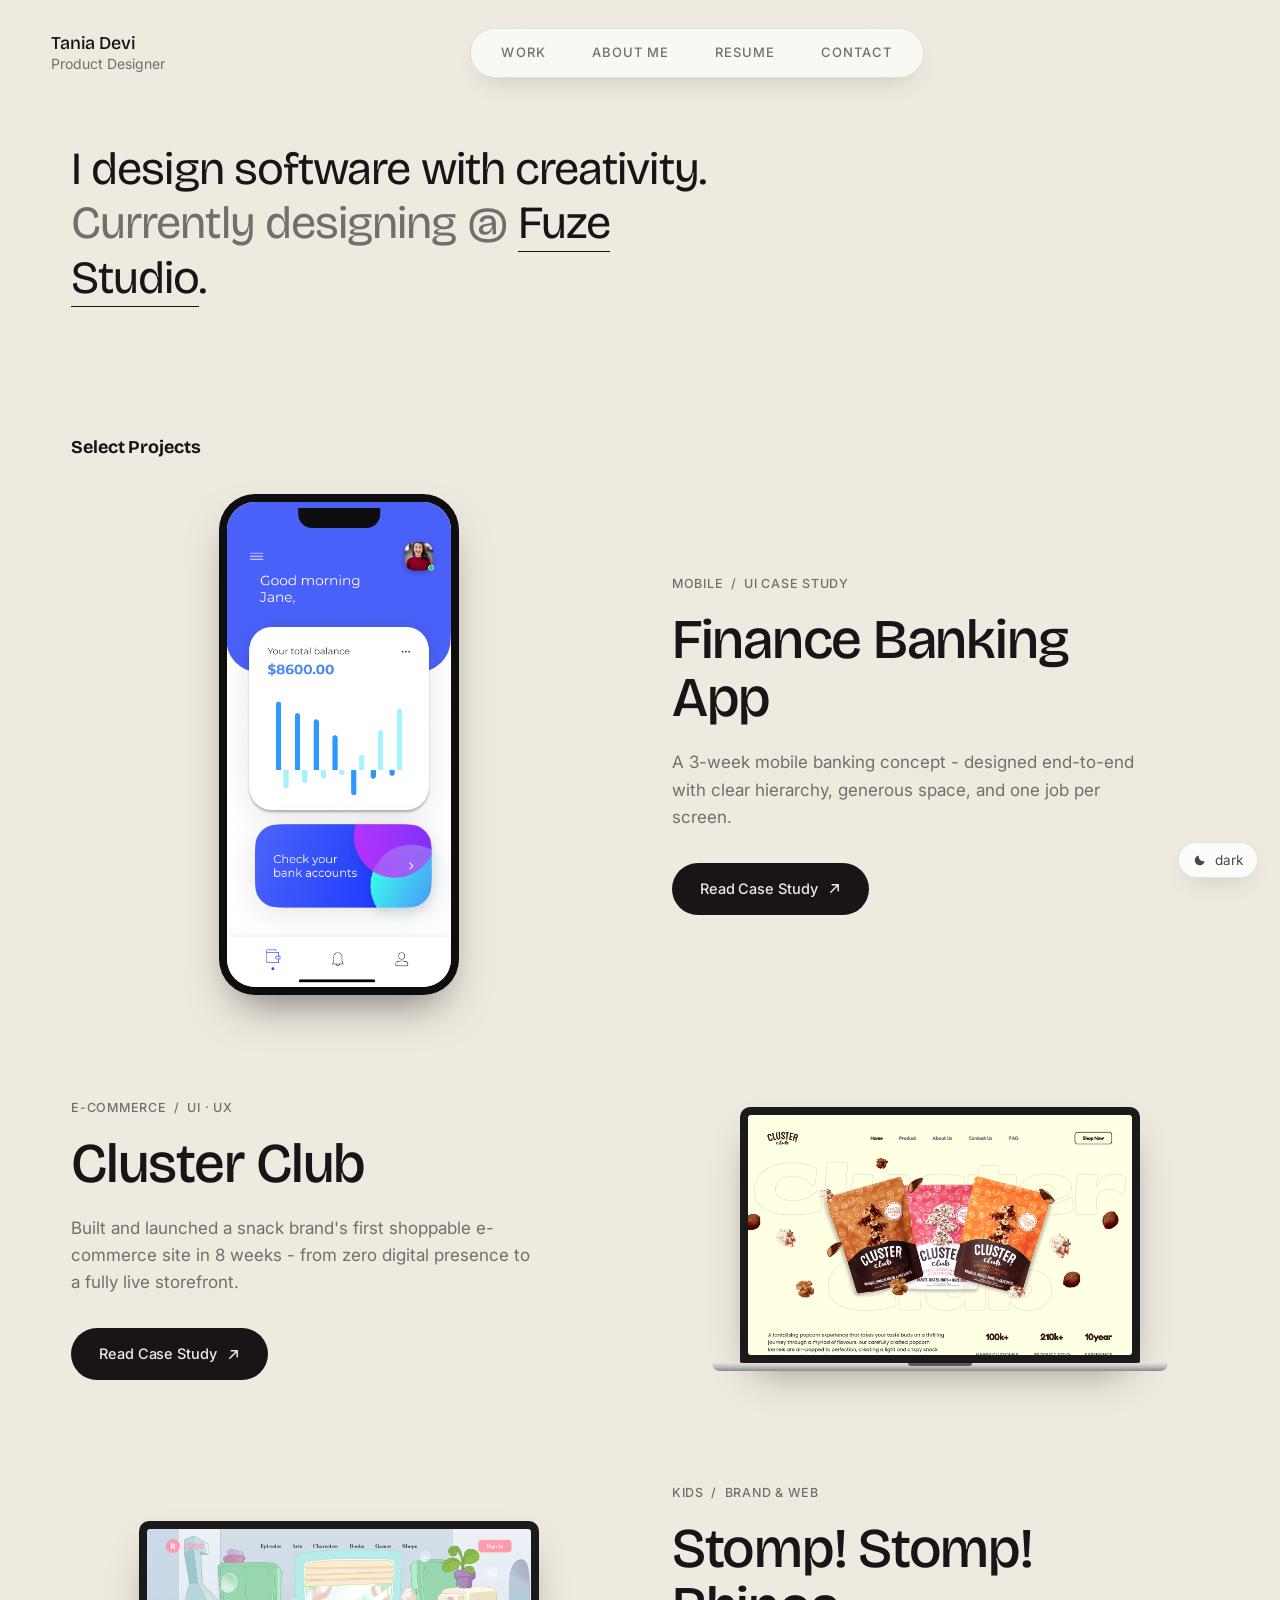
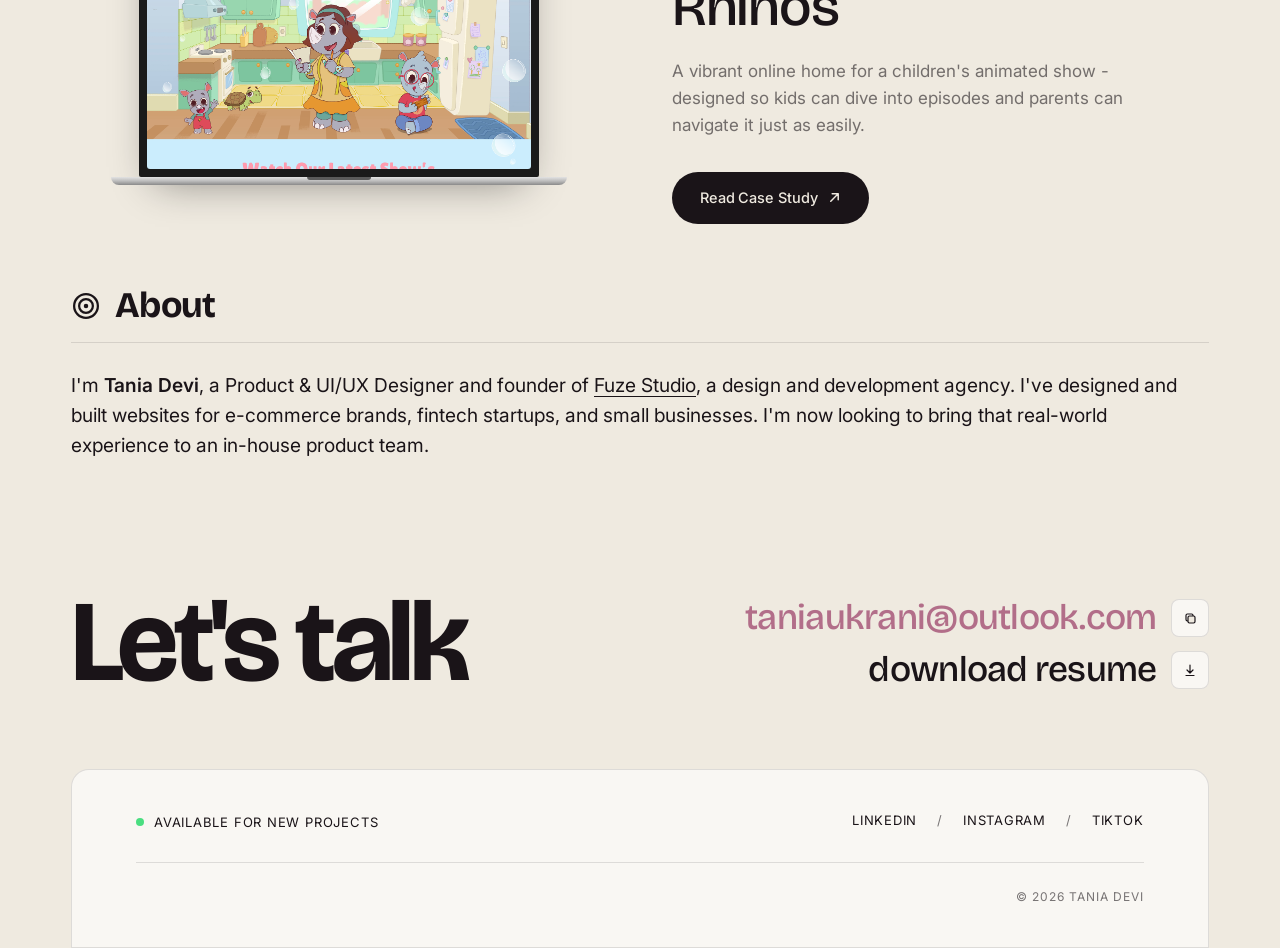
==== commit b0cca082: "Match X color to hamburger and vertically align header items" ====
--- a/project/Portfolio Simple.html
+++ b/project/Portfolio Simple.html
@@ -83,7 +83,7 @@
 
   /* ── header */
   header.top{padding:28px clamp(20px,4vw,56px) 0}
-  .head{display:flex;justify-content:space-between;align-items:flex-start;
+  .head{display:flex;justify-content:space-between;align-items:center;
     gap:24px;flex-wrap:wrap;max-width:1240px;margin:0 auto}
   .head-left{display:flex;align-items:center;gap:14px;min-width:0}
   .head-id{display:flex;flex-direction:column;line-height:1.2;min-width:0}
@@ -183,13 +183,17 @@
       backdrop-filter:none;-webkit-backdrop-filter:none;
       z-index:50;gap:24px;
       animation:overlay-in .4s cubic-bezier(.2,.7,.2,1) both}
-    .nav-bar.is-open a{
+    .nav-bar.is-open a,
+    .nav-bar.is-open a:link,
+    .nav-bar.is-open a:visited{
       height:auto;padding:0;
       font-family:var(--display);font-weight:500;
       font-size:clamp(32px,9vw,48px);
       letter-spacing:-.02em;text-transform:none;
+      text-decoration:none;
       color:var(--bg);
-      border-radius:0;background:transparent;
+      border:0;border-radius:0;background:transparent;
+      box-shadow:none;
       opacity:0;transform:translateY(14px);
       animation:overlay-item .55s cubic-bezier(.2,.7,.2,1) both}
     .nav-bar.is-open a:nth-child(1){animation-delay:.08s}
@@ -211,9 +215,14 @@
       background:var(--bg);color:var(--ink);opacity:1;
       transform:translateY(-2px);
       box-shadow:0 12px 28px -12px rgba(0,0,0,.45)}
-    .nav-bar.is-open a:hover,.nav-bar.is-open a.active{
-      background:transparent;color:var(--bg);opacity:.6}
-    .nav-toggle[aria-expanded="true"]{color:var(--bg)}
+    .nav-bar.is-open a:hover,
+    .nav-bar.is-open a:active,
+    .nav-bar.is-open a:focus,
+    .nav-bar.is-open a.active{
+      background:transparent;color:var(--bg);opacity:1;
+      text-decoration:underline;
+      text-underline-offset:8px;
+      text-decoration-thickness:2px}
   }
   @keyframes overlay-in{
     from{opacity:0}
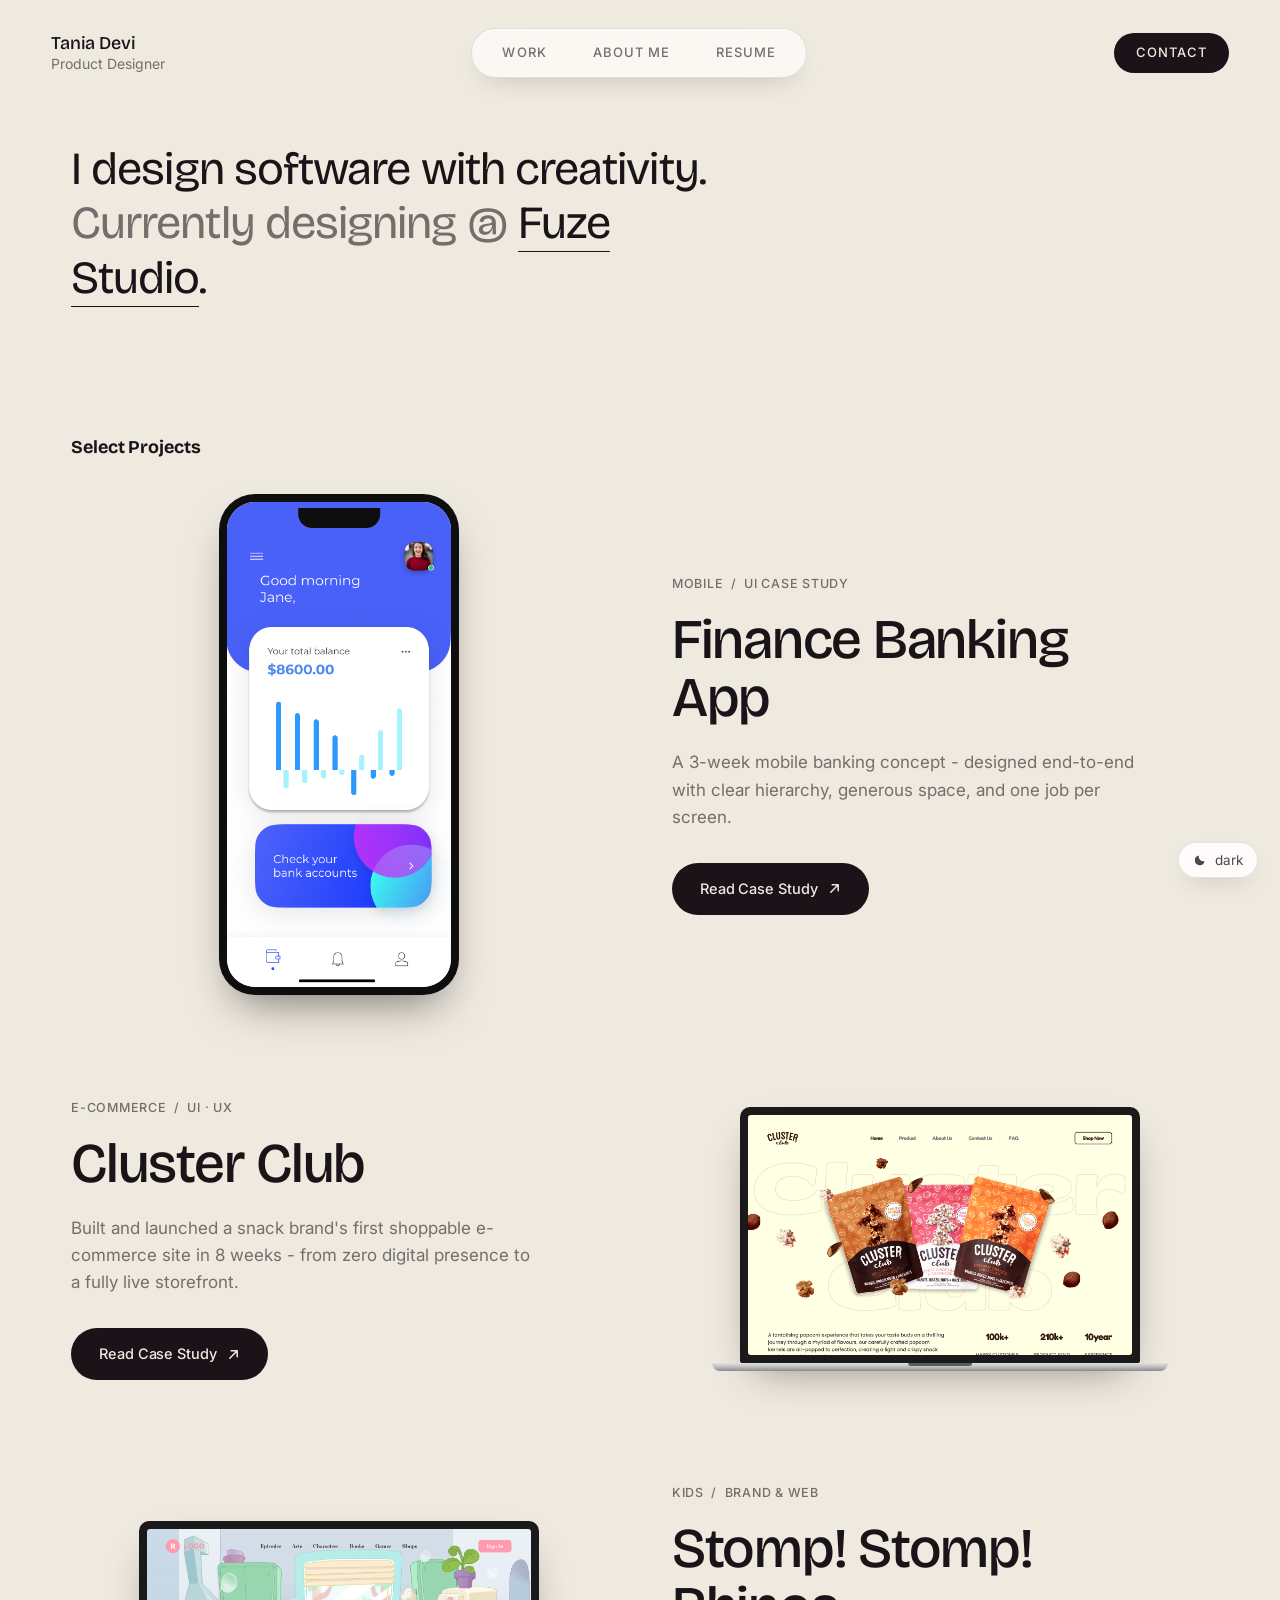
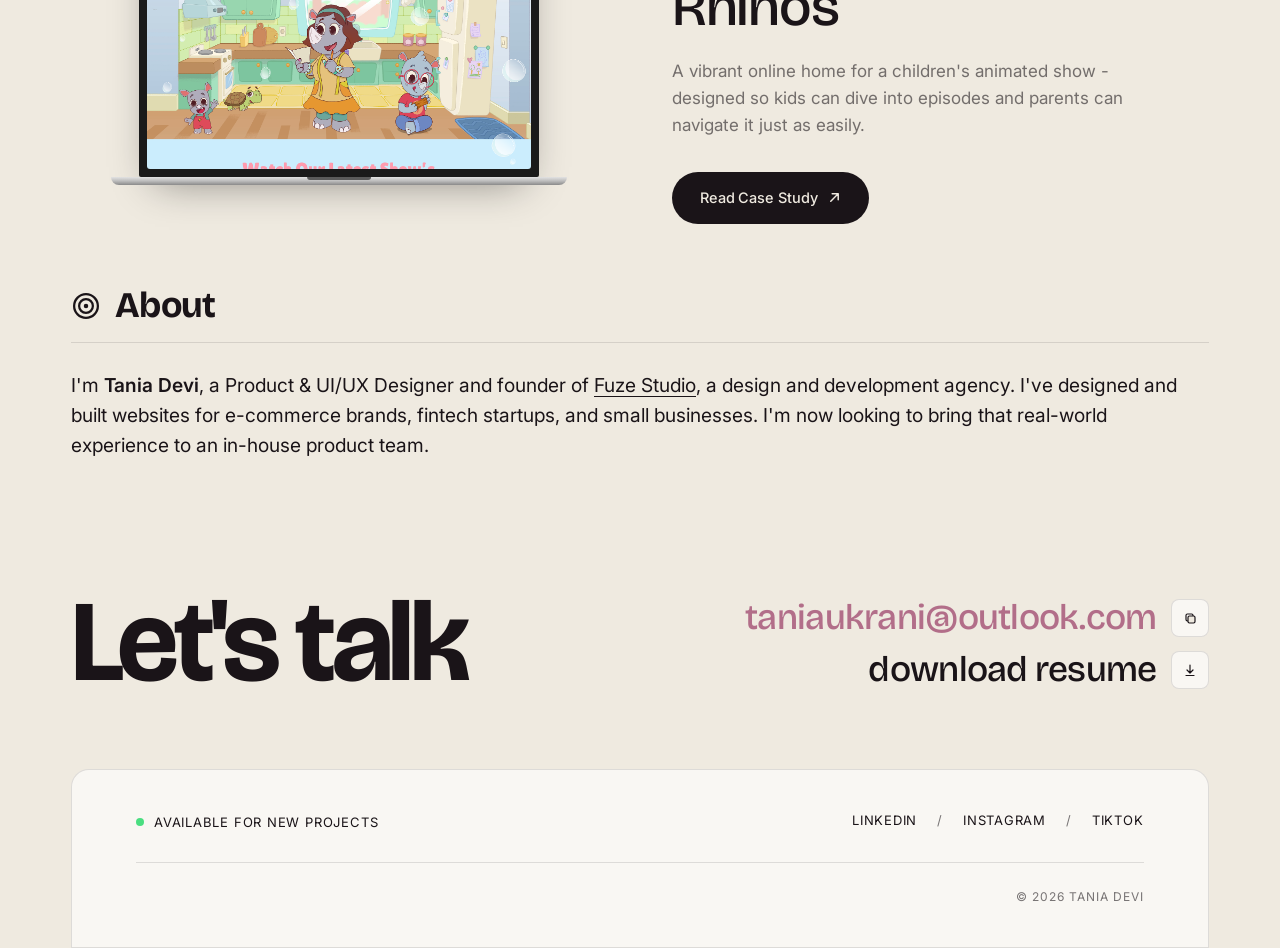
==== commit 32605960: "Move Contact from desktop pill nav to a right-side CTA button" ====
--- a/project/Portfolio Simple.html
+++ b/project/Portfolio Simple.html
@@ -93,7 +93,18 @@
   .head-id .rl{font-family:var(--body);font-size:14px;color:var(--mute);
     margin-top:2px}
   .head-center{display:flex;justify-content:center;flex:1}
-  .head-right{display:flex;justify-content:flex-end}
+  .head-right{display:flex;justify-content:flex-end;align-items:center}
+  .head-cta{display:inline-flex;align-items:center;height:40px;
+    padding:0 22px;border-radius:999px;
+    background:var(--ink);color:var(--bg);
+    font-family:var(--body);font-size:13px;font-weight:500;
+    letter-spacing:.08em;text-transform:uppercase;text-decoration:none;
+    transition:transform .25s cubic-bezier(.2,.7,.2,1),
+               box-shadow .25s cubic-bezier(.2,.7,.2,1)}
+  .head-cta:hover{transform:translateY(-2px);
+    box-shadow:0 14px 28px -12px rgba(0,0,0,.35)}
+  /* Hide Contact from the pill nav (it lives in head-right CTA on desktop) */
+  .nav-bar a[href="#contact"]{display:none}
   @media (max-width:900px){
     .head{flex-wrap:wrap}
     .head-center{order:3;flex-basis:100%}
@@ -170,6 +181,8 @@
     .nav-bar{display:none}
     .nav-toggle{display:inline-flex;position:relative;z-index:60}
     .head-center{justify-content:flex-end;order:initial;flex-basis:auto}
+    .head-cta{display:none}
+    .nav-bar.is-open a[href="#contact"]{display:inline-flex}
     html .nav-bar.is-open,
     html[data-theme="light"] .nav-bar.is-open,
     html[data-theme="dark"] .nav-bar.is-open{
@@ -223,6 +236,14 @@
       text-decoration:underline;
       text-underline-offset:8px;
       text-decoration-thickness:2px}
+    html .nav-toggle[aria-expanded="true"],
+    html[data-theme="light"] .nav-toggle[aria-expanded="true"],
+    html[data-theme="dark"] .nav-toggle[aria-expanded="true"]{
+      background:#fff;
+      border:1px solid rgba(0,0,0,.1);
+      box-shadow:0 1px 0 rgba(255,255,255,.7) inset,
+                 0 12px 26px -12px rgba(0,0,0,.18);
+      color:#1A1418}
   }
   @keyframes overlay-in{
     from{opacity:0}
@@ -579,6 +600,7 @@
     </div>
 
     <div class="head-right">
+      <a class="head-cta" href="#contact">Contact</a>
     </div>
   </div>
 </header>
